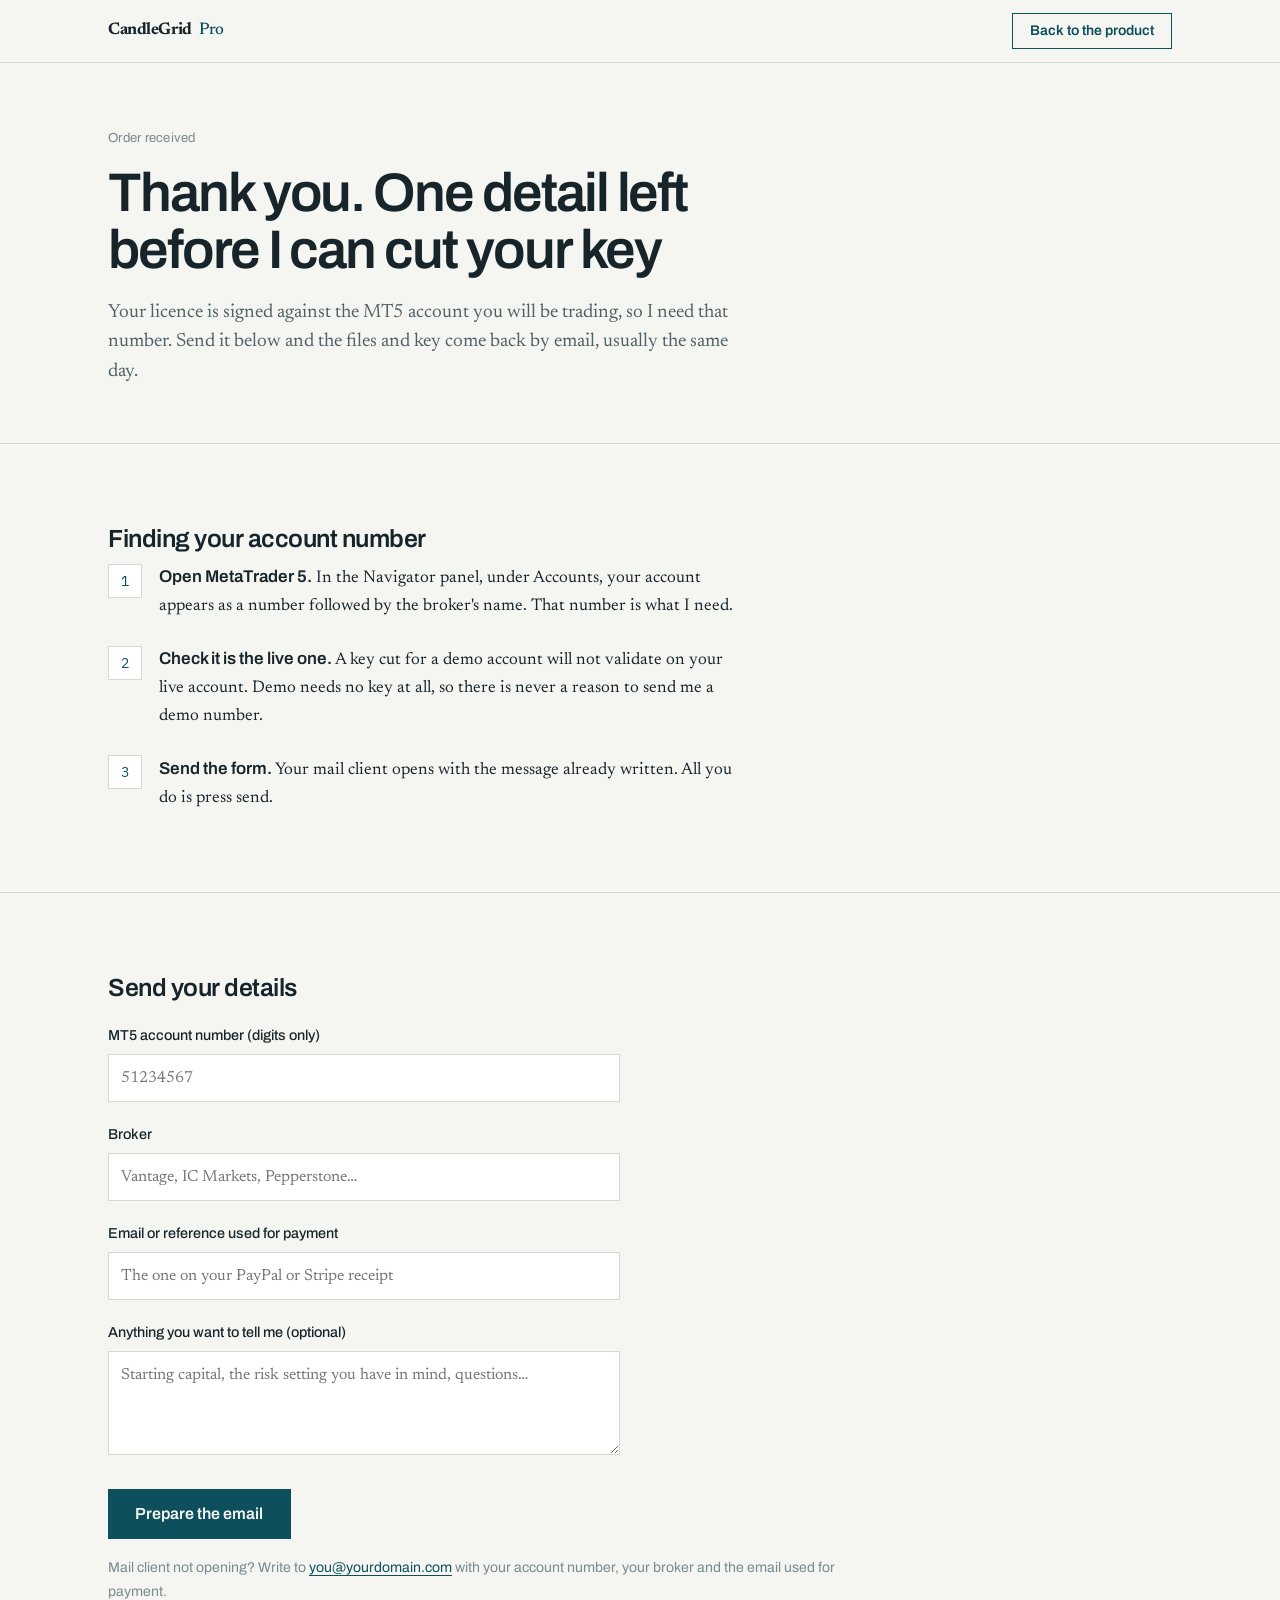
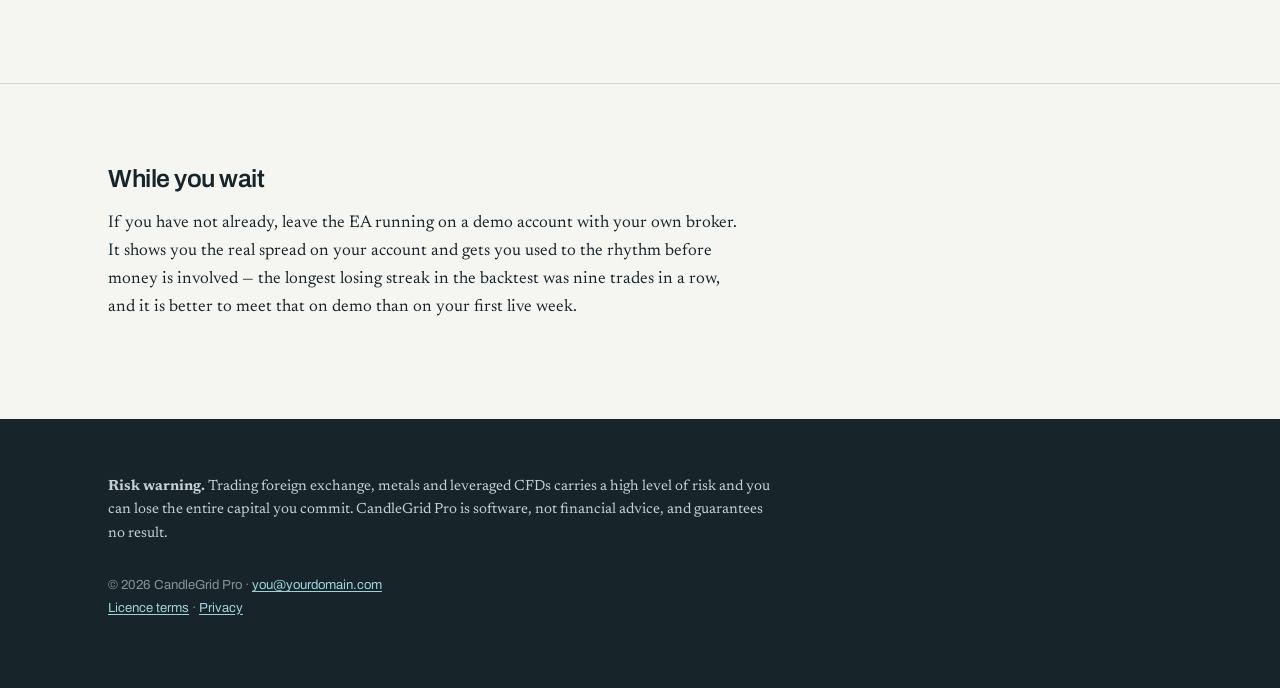
==== activate.html @ 4ff211b3 "Add files via upload" ====
<!doctype html>
<html lang="en">
<head>
<meta charset="utf-8">
<meta name="viewport" content="width=device-width, initial-scale=1">
<title>Activate your licence — CandleGrid Pro</title>
<meta name="robots" content="noindex">
<link rel="icon" href="data:image/svg+xml,<svg xmlns='http://www.w3.org/2000/svg' viewBox='0 0 32 32'><rect width='32' height='32' fill='%230D4F5C'/><rect x='9' y='7' width='4' height='18' fill='%23F5F6F2'/><rect x='19' y='11' width='4' height='14' fill='%23F5F6F2'/></svg>">
<link rel="preconnect" href="https://fonts.googleapis.com">
<link rel="preconnect" href="https://fonts.gstatic.com" crossorigin>
<link href="https://fonts.googleapis.com/css2?family=Archivo:wght@400;500;600;700&family=Newsreader:opsz,wght@6..72,300;6..72,400;6..72,500&family=IBM+Plex+Mono:wght@400;500&display=swap" rel="stylesheet">
<link rel="stylesheet" href="style.css">
</head>
<body>

<a class="skip" href="#main">Skip to content</a>

<header>
  <div class="bar">
    <a class="mark" href="index.html">CandleGrid <span>Pro</span></a>
    <a class="btn small ghost" href="index.html">Back to the product</a>
  </div>
</header>

<main id="main">

<section class="hero" style="padding-bottom:1.25rem">
  <div class="wrap">
    <p class="eyebrow">Order received</p>
    <h1 style="max-width:21ch">Thank you. One detail left before I can cut your key</h1>
    <p class="lede">
      Your licence is signed against the MT5 account you will be trading, so I need that number.
      Send it below and the files and key come back by email, usually the same day.
    </p>
  </div>
</section>

<section>
  <div class="wrap">
    <h2>Finding your account number</h2>
    <ol class="steps">
      <li><strong>Open MetaTrader 5.</strong> In the Navigator panel, under Accounts, your account appears as a number followed by the broker's name. That number is what I need.</li>
      <li><strong>Check it is the live one.</strong> A key cut for a demo account will not validate on your live account. Demo needs no key at all, so there is never a reason to send me a demo number.</li>
      <li><strong>Send the form.</strong> Your mail client opens with the message already written. All you do is press send.</li>
    </ol>
  </div>
</section>

<section>
  <div class="wrap">
    <h2>Send your details</h2>

    <label for="account">MT5 account number (digits only)</label>
    <input id="account" inputmode="numeric" autocomplete="off" placeholder="51234567">

    <label for="broker">Broker</label>
    <input id="broker" autocomplete="off" placeholder="Vantage, IC Markets, Pepperstone…">

    <label for="payment">Email or reference used for payment</label>
    <input id="payment" autocomplete="off" placeholder="The one on your PayPal or Stripe receipt">

    <label for="notes">Anything you want to tell me (optional)</label>
    <textarea id="notes" placeholder="Starting capital, the risk setting you have in mind, questions…"></textarea>

    <p class="hint" id="warning" role="status"></p>

    <p style="margin-top:1.5rem">
      <button class="btn" id="send" type="button">Prepare the email</button>
    </p>

    <p class="hint">
      Mail client not opening? Write to <a href="mailto:you@yourdomain.com">you@yourdomain.com</a>
      with your account number, your broker and the email used for payment.
    </p>
  </div>
</section>

<section>
  <div class="wrap">
    <h2>While you wait</h2>
    <p>
      If you have not already, leave the EA running on a demo account with your own broker. It shows
      you the real spread on your account and gets you used to the rhythm before money is involved —
      the longest losing streak in the backtest was nine trades in a row, and it is better to meet
      that on demo than on your first live week.
    </p>
  </div>
</section>

</main>

<footer>
  <div class="wrap">
    <p class="risk"><strong>Risk warning.</strong> Trading foreign exchange, metals and leveraged CFDs carries a high level of risk and you can lose the entire capital you commit. CandleGrid Pro is software, not financial advice, and guarantees no result.</p>
    <p class="legal">
      © 2026 CandleGrid Pro · <a href="mailto:you@yourdomain.com">you@yourdomain.com</a><br>
      <a href="terms.html">Licence terms</a> · <a href="terms.html#privacy">Privacy</a>
    </p>
  </div>
</footer>

<script>
  const $ = id => document.getElementById(id);

  $("send").addEventListener("click", () => {
    const account = $("account").value.trim();
    const warning = $("warning");

    if(!/^\d{4,12}$/.test(account)){
      warning.textContent = "An MT5 account number is 4 to 12 digits, nothing else. Please check it.";
      warning.style.color = "var(--clay)";
      $("account").focus();
      return;
    }

    warning.textContent = "";
    const body =
      "MT5 account number: " + account + "\n" +
      "Broker: " + $("broker").value.trim() + "\n" +
      "Payment email or reference: " + $("payment").value.trim() + "\n\n" +
      "Notes:\n" + $("notes").value.trim() + "\n";

    window.location.href =
      "mailto:you@yourdomain.com" +
      "?subject=" + encodeURIComponent("CandleGrid Pro licence — account " + account) +
      "&body=" + encodeURIComponent(body);
  });
</script>

</body>
</html>
---- style.css ----
:root{
  --paper:#F5F6F2;
  --paper-2:#EBEEE6;
  --card:#FFFFFF;
  --ink:#17252B;
  --ink-soft:#4F6066;
  --ink-mute:#7A8A8F;
  --petrol:#0D4F5C;
  --petrol-lift:#0A6273;
  --clay:#8C2F22;
  --rule:#D5DACF;
  --rule-soft:#E4E8DF;
  --max:70rem;
  --measure:64ch;
}

*{box-sizing:border-box}
html{scroll-behavior:smooth;-webkit-text-size-adjust:100%}
body{
  margin:0;
  background:var(--paper);
  color:var(--ink);
  font-family:"Newsreader",Georgia,"Times New Roman",serif;
  font-size:1.0625rem;
  line-height:1.64;
  -webkit-font-smoothing:antialiased;
  text-rendering:optimizeLegibility;
}
h1,h2,h3,h4,.ui,nav,button,.btn,label{font-family:"Archivo",system-ui,-apple-system,sans-serif}
.num,code{font-family:"IBM Plex Mono",ui-monospace,SFMono-Regular,monospace;font-variant-numeric:tabular-nums}

.wrap{max-width:var(--max);margin:0 auto;padding:0 1.75rem}
section{padding:5rem 0;border-top:1px solid var(--rule)}
@media(max-width:640px){section{padding:3.25rem 0}}

h2{font-size:1.55rem;font-weight:600;letter-spacing:-.02em;margin:0 0 .6rem;line-height:1.2}
.section-intro{color:var(--ink-soft);margin:0 0 2.5rem;max-width:58ch;font-size:1.05rem}
h3{letter-spacing:-.01em}
p{max-width:var(--measure)}

a{color:var(--petrol);text-underline-offset:.18em}
a:hover{color:var(--petrol-lift)}
:focus-visible{outline:2px solid var(--petrol);outline-offset:3px;border-radius:2px}

.skip{position:absolute;left:-9999px;top:0;background:var(--petrol);color:#fff;padding:.6rem 1rem;z-index:99}
.skip:focus{left:.5rem;top:.5rem}

/* ── masthead ─────────────────────────────────────── */
header{
  position:sticky;top:0;z-index:20;
  background:rgba(245,246,242,.94);
  backdrop-filter:saturate(180%) blur(8px);
  border-bottom:1px solid var(--rule);
}
.bar{display:flex;align-items:center;justify-content:space-between;gap:1.25rem;
     padding:.8rem 1.75rem;max-width:var(--max);margin:0 auto}
.mark{display:flex;align-items:baseline;gap:.45rem;font-weight:700;letter-spacing:-.025em;
      font-size:1.05rem;text-decoration:none;color:var(--ink)}
.mark span{color:var(--petrol);font-weight:500}
nav{display:flex;gap:1.5rem;font-size:.875rem}
nav a{color:var(--ink-soft);text-decoration:none}
nav a:hover{color:var(--petrol)}
@media(max-width:900px){nav{display:none}}

/* ── hero ─────────────────────────────────────────── */
.hero{border-top:none;padding:4rem 0 2.75rem}
.eyebrow{font-size:.82rem;color:var(--ink-mute);margin:0 0 1rem;font-family:"Archivo";letter-spacing:.02em}
.hero h1{
  font-size:clamp(2.1rem,5.4vw,3.4rem);
  line-height:1.05;letter-spacing:-.038em;font-weight:600;
  margin:0 0 1.2rem;max-width:19ch;
}
.lede{font-size:1.2rem;color:var(--ink-soft);max-width:58ch;margin:0 0 2.25rem;line-height:1.55}

.curve{width:100%;height:auto;display:block;margin:2.75rem 0 0;
       border-top:1px solid var(--rule);border-bottom:1px solid var(--rule)}
.curve path.line{fill:none;stroke:var(--petrol);stroke-width:2;stroke-linejoin:round}
.curve path.fill{fill:rgba(13,79,92,.08);stroke:none}

.stats{display:grid;grid-template-columns:repeat(4,1fr);border-bottom:1px solid var(--rule)}
.stats div{padding:1.15rem 1.1rem 1.25rem;border-left:1px solid var(--rule)}
.stats div:first-child{border-left:none;padding-left:0}
.stats b{display:block;font-family:"IBM Plex Mono";font-variant-numeric:tabular-nums;
         font-size:1.4rem;font-weight:500;letter-spacing:-.025em}
.stats small{display:block;color:var(--ink-soft);font-family:"Archivo";font-size:.78rem;margin-top:.35rem;line-height:1.35}
@media(max-width:680px){
  .stats{grid-template-columns:1fr 1fr}
  .stats div{border-left:none;border-top:1px solid var(--rule);padding-left:0}
  .stats div:nth-child(1),.stats div:nth-child(2){border-top:none}
  .stats div:nth-child(even){padding-left:1.1rem;border-left:1px solid var(--rule)}
}
.caption{font-family:"Archivo";font-size:.84rem;color:var(--ink-mute);margin-top:1rem;max-width:70ch;line-height:1.5}

/* ── buttons ──────────────────────────────────────── */
.btn{
  display:inline-block;font-weight:600;font-size:1rem;line-height:1.3;
  background:var(--petrol);color:var(--paper);text-decoration:none;
  padding:.85rem 1.65rem;border:1px solid var(--petrol);cursor:pointer;
  transition:background .15s ease,border-color .15s ease;
}
.btn:hover{background:var(--petrol-lift);border-color:var(--petrol-lift);color:var(--paper)}
.btn.ghost{background:transparent;color:var(--petrol)}
.btn.ghost:hover{background:rgba(13,79,92,.07);color:var(--petrol)}
.btn.small{padding:.5rem 1.05rem;font-size:.875rem}
.btn.block{display:block;width:100%;text-align:center}
.btn-row{display:flex;flex-wrap:wrap;gap:.8rem;align-items:center}

/* ── labelled blocks ──────────────────────────────── */
.feat > div{display:grid;grid-template-columns:16rem 1fr;gap:2.25rem;
            padding:1.6rem 0;border-top:1px solid var(--rule-soft)}
.feat > div:first-child{border-top:none;padding-top:0}
.feat h3{margin:0;font-size:1.05rem;font-weight:600}
.feat p{margin:0;color:var(--ink-soft)}
@media(max-width:820px){.feat > div{grid-template-columns:1fr;gap:.45rem}}

/* ── tables ───────────────────────────────────────── */
table{width:100%;border-collapse:collapse;font-size:.98rem}
caption{text-align:left;font-family:"Archivo";font-size:.85rem;color:var(--ink-mute);padding-bottom:.7rem}
th,td{text-align:left;padding:.72rem 0;border-bottom:1px solid var(--rule-soft)}
thead th{font-family:"Archivo";font-weight:500;font-size:.82rem;color:var(--ink-mute);border-bottom:1px solid var(--rule)}
td.v{font-family:"IBM Plex Mono";font-variant-numeric:tabular-nums;text-align:right;white-space:nowrap}
.two-col{display:grid;grid-template-columns:1fr 1fr;gap:0 3rem}
@media(max-width:820px){.two-col{grid-template-columns:1fr}}

.note{font-size:.95rem;color:var(--ink-soft);border-left:2px solid var(--clay);
      padding:.1rem 0 .1rem 1.15rem;margin-top:2rem;max-width:68ch}
.note strong{color:var(--ink)}

/* ── pricing ──────────────────────────────────────── */
.plans{display:grid;grid-template-columns:1fr 1fr;gap:1.5rem;align-items:start}
@media(max-width:820px){.plans{grid-template-columns:1fr}}
.plan{border:1px solid var(--rule);background:var(--card);padding:1.9rem;display:flex;flex-direction:column;position:relative}
.plan.pick{border-color:var(--petrol);border-width:2px;padding:1.85rem}
.flag{position:absolute;top:-.75rem;left:1.85rem;background:var(--petrol);color:var(--paper);
      font-family:"Archivo";font-size:.72rem;font-weight:600;padding:.22rem .6rem;letter-spacing:.02em}
.plan h3{margin:0 0 .25rem;font-size:1.12rem;font-weight:600}
.plan .who{color:var(--ink-soft);font-size:.95rem;margin:0 0 1.3rem;max-width:none}
.price{font-family:"IBM Plex Mono";font-size:2.15rem;font-weight:500;letter-spacing:-.035em;line-height:1.1}
.price em{font-style:normal;font-size:.82rem;color:var(--ink-mute);font-family:"Archivo";letter-spacing:0}
.was{font-family:"Archivo";font-size:.85rem;color:var(--ink-mute);margin:.45rem 0 0}
.plan ul{list-style:none;padding:0;margin:1.4rem 0 1.8rem;flex:1}
.plan li{padding:.42rem 0 .42rem 1.4rem;position:relative;font-size:.97rem;border-bottom:1px solid var(--paper-2)}
.plan li:last-child{border-bottom:none}
.plan li::before{content:"";position:absolute;left:0;top:1.08em;width:.6rem;height:1px;background:var(--petrol)}
.pay{font-size:.85rem;color:var(--ink-mute);margin:.85rem 0 0;font-family:"Archivo";text-align:center}

/* ── steps ────────────────────────────────────────── */
ol.steps{counter-reset:s;list-style:none;padding:0;margin:0;max-width:64ch}
ol.steps li{counter-increment:s;position:relative;padding:0 0 1.5rem 3.2rem}
ol.steps li:last-child{padding-bottom:0}
ol.steps li::before{
  content:counter(s);position:absolute;left:0;top:.05em;
  font-family:"IBM Plex Mono";font-size:.85rem;color:var(--petrol);
  border:1px solid var(--rule);width:2rem;height:2rem;
  display:grid;place-items:center;background:var(--card);
}
ol.steps strong{font-family:"Archivo";font-weight:600}

/* ── faq ──────────────────────────────────────────── */
details{border-top:1px solid var(--rule-soft);padding:1.05rem 0}
details:first-of-type{border-top:1px solid var(--rule)}
details:last-of-type{border-bottom:1px solid var(--rule)}
summary{cursor:pointer;font-weight:500;list-style:none;padding-right:1.5rem;position:relative}
summary::-webkit-details-marker{display:none}
summary::after{content:"+";position:absolute;right:0;color:var(--petrol);font-family:"IBM Plex Mono"}
details[open] summary::after{content:"\2013"}
details p{margin:.85rem 0 0;color:var(--ink-soft)}

/* ── forms ────────────────────────────────────────── */
label{display:block;font-size:.9rem;font-weight:500;margin:1.3rem 0 .4rem}
input,textarea{width:100%;max-width:32rem;font:inherit;font-size:1rem;
  padding:.62rem .75rem;border:1px solid var(--rule);background:var(--card);color:var(--ink)}
textarea{min-height:6.5rem;resize:vertical}
.hint{font-size:.88rem;color:var(--ink-mute);margin:.45rem 0 0;font-family:"Archivo";max-width:46rem}

/* ── legal pages ──────────────────────────────────── */
.doc h2{margin-top:0}
.doc h3{font-size:1rem;margin:2.1rem 0 .5rem;font-weight:600}
.doc p,.doc li{color:var(--ink-soft)}
.doc ul{max-width:var(--measure);padding-left:1.1rem}
.doc li{margin:.3rem 0}

/* ── footer ───────────────────────────────────────── */
footer{background:var(--ink);color:#C6CFD1;padding:3.5rem 0;font-size:.92rem}
footer a{color:#9FD3DC}
footer a:hover{color:#C7E8EF}
footer .risk{max-width:74ch;margin:0 0 1.8rem;line-height:1.6;color:#C6CFD1}
footer .legal{color:#829296;font-size:.82rem;font-family:"Archivo";line-height:1.7;max-width:none}

@media(prefers-reduced-motion:no-preference){
  .curve path.line{stroke-dasharray:var(--len);stroke-dashoffset:var(--len);
                   animation:draw 2s .3s cubic-bezier(.22,.61,.36,1) forwards}
  .curve path.fill{opacity:0;animation:fade .9s 1.7s ease-out forwards}
}
@keyframes draw{to{stroke-dashoffset:0}}
@keyframes fade{to{opacity:1}}

@media print{
  header,footer,.btn{display:none}
  body{background:#fff}
}
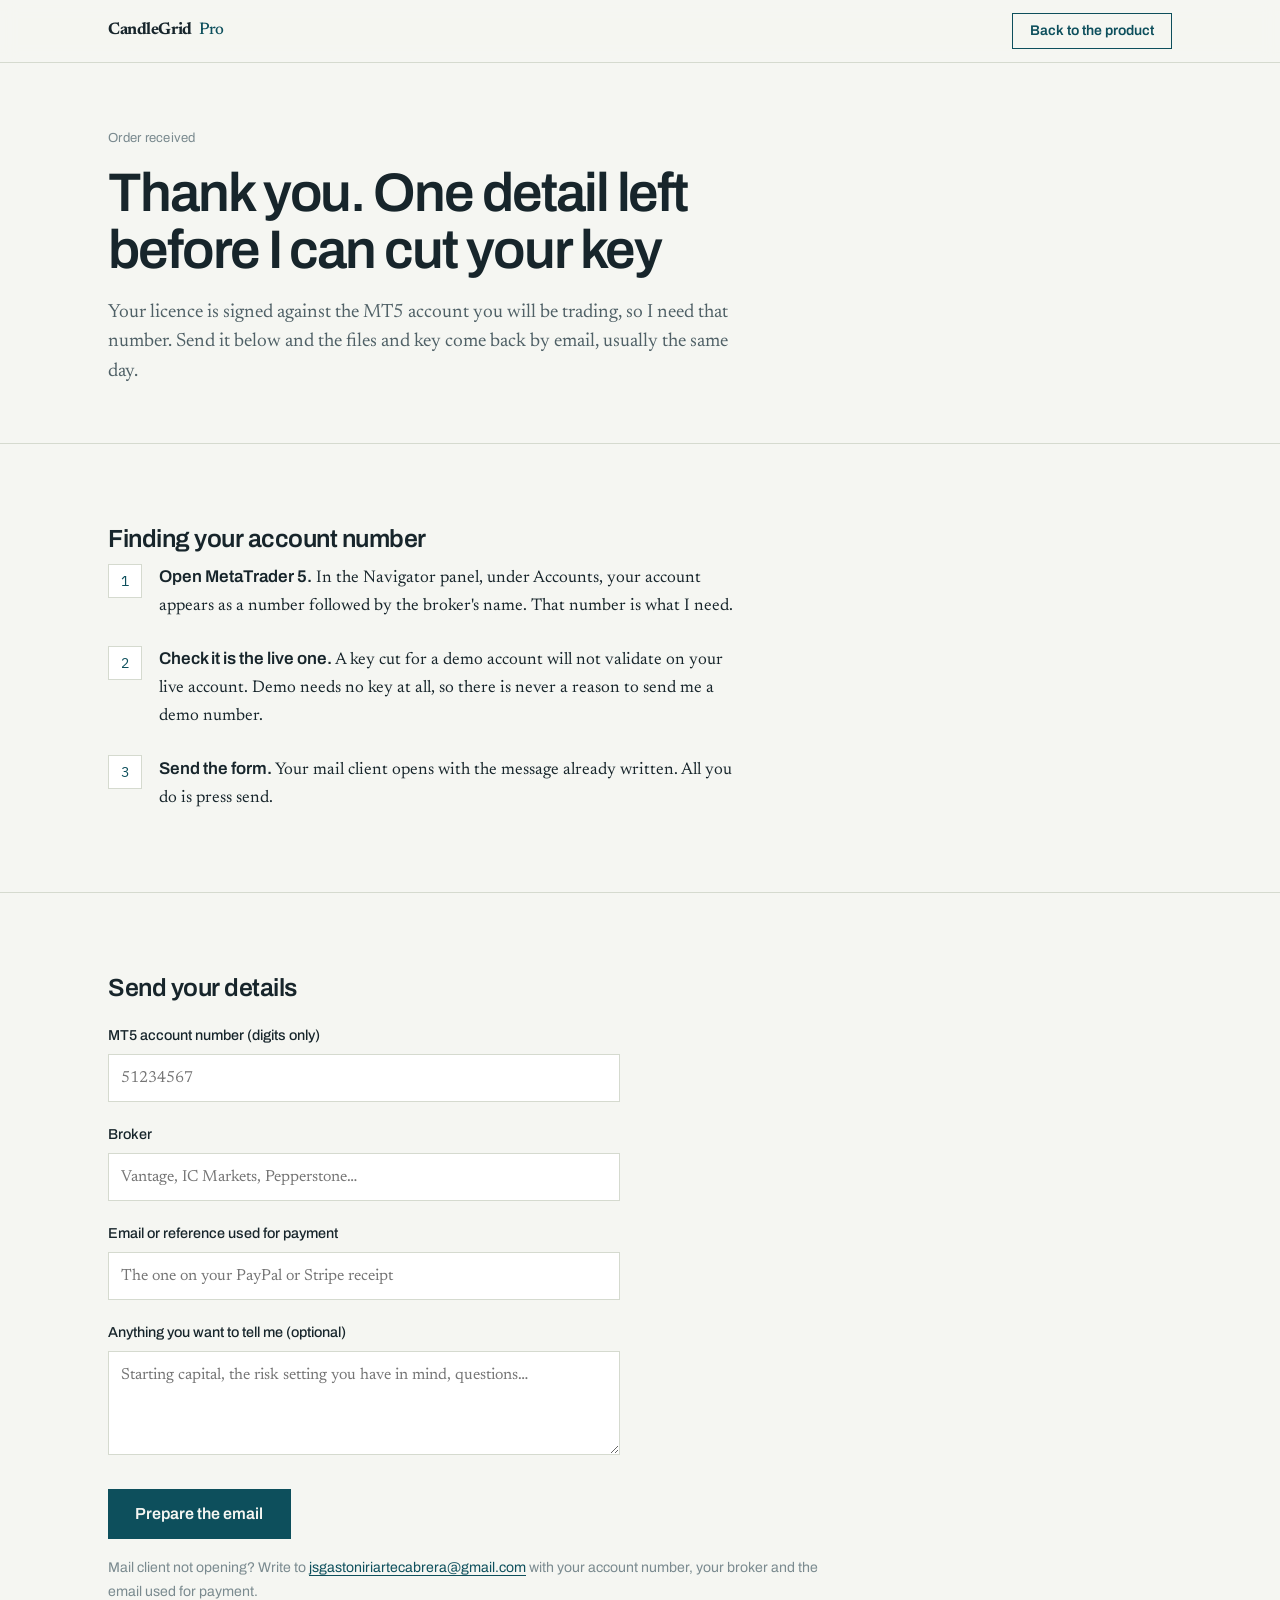
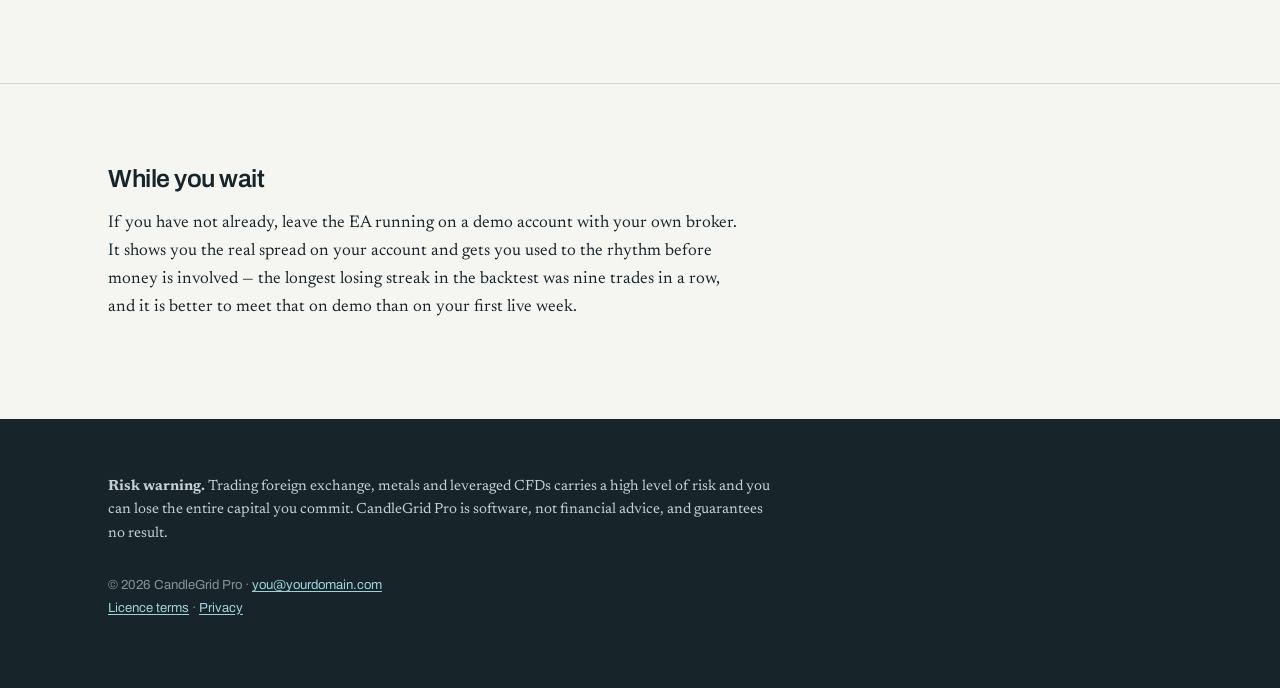
==== commit b33abcc6: "Update activate.html" ====
--- a/activate.html
+++ b/activate.html
@@ -69,7 +69,7 @@
     </p>
 
     <p class="hint">
-      Mail client not opening? Write to <a href="mailto:you@yourdomain.com">you@yourdomain.com</a>
+      Mail client not opening? Write to <a href="mailto:you@yourdomain.com">jsgastoniriartecabrera@gmail.com</a>
       with your account number, your broker and the email used for payment.
     </p>
   </div>
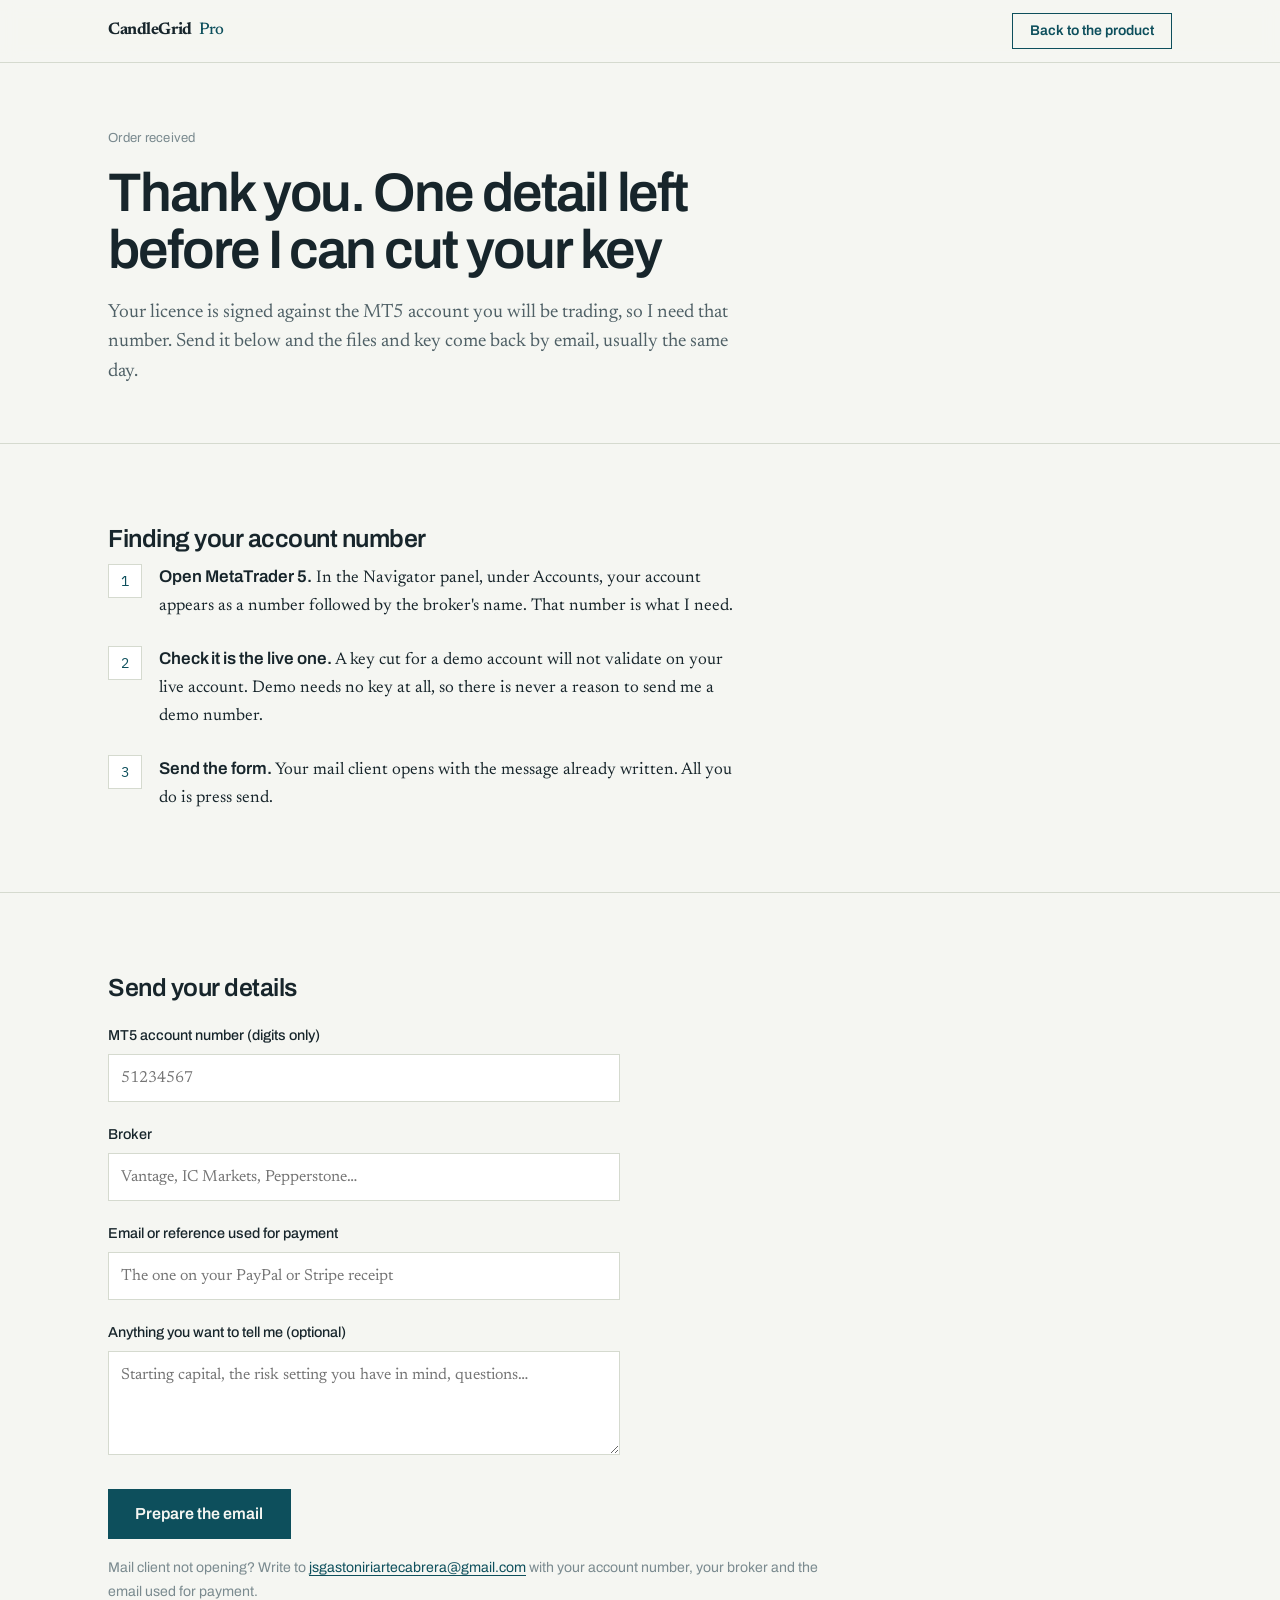
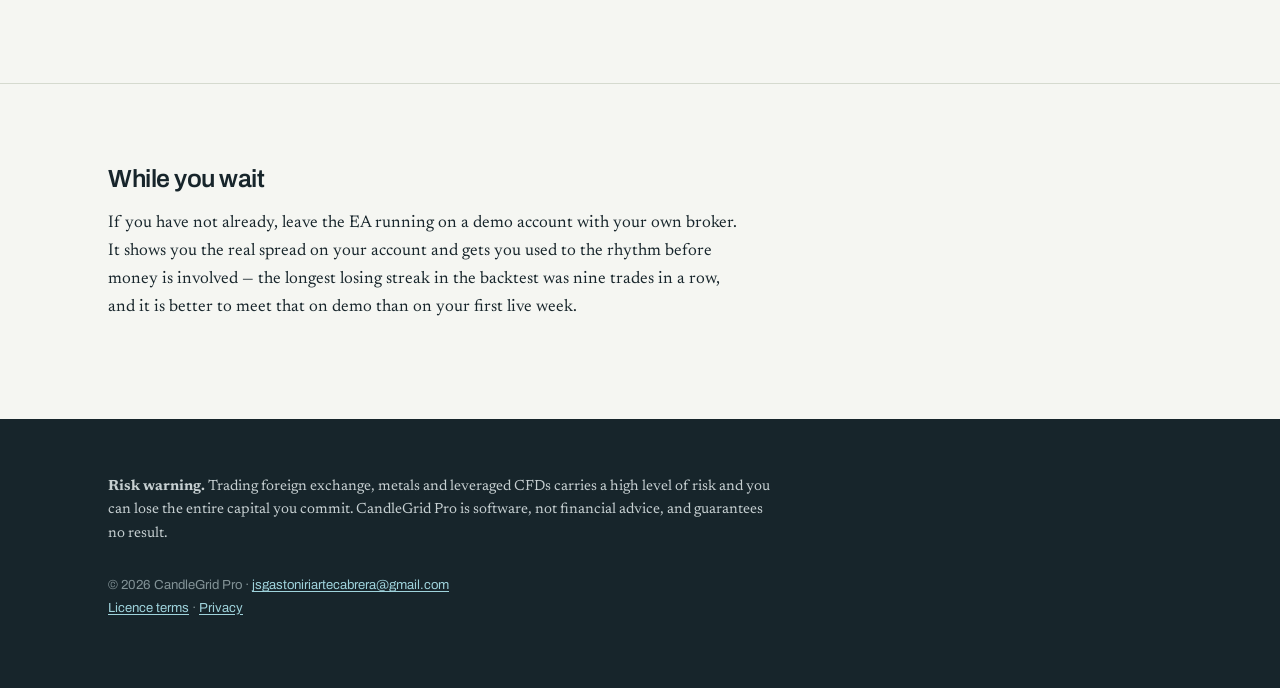
==== commit bb029a57: "Update contact email in footer of activate.html" ====
--- a/activate.html
+++ b/activate.html
@@ -93,7 +93,7 @@
   <div class="wrap">
     <p class="risk"><strong>Risk warning.</strong> Trading foreign exchange, metals and leveraged CFDs carries a high level of risk and you can lose the entire capital you commit. CandleGrid Pro is software, not financial advice, and guarantees no result.</p>
     <p class="legal">
-      © 2026 CandleGrid Pro · <a href="mailto:you@yourdomain.com">you@yourdomain.com</a><br>
+      © 2026 CandleGrid Pro · <a href="mailto:you@yourdomain.com">jsgastoniriartecabrera@gmail.com</a><br>
       <a href="terms.html">Licence terms</a> · <a href="terms.html#privacy">Privacy</a>
     </p>
   </div>
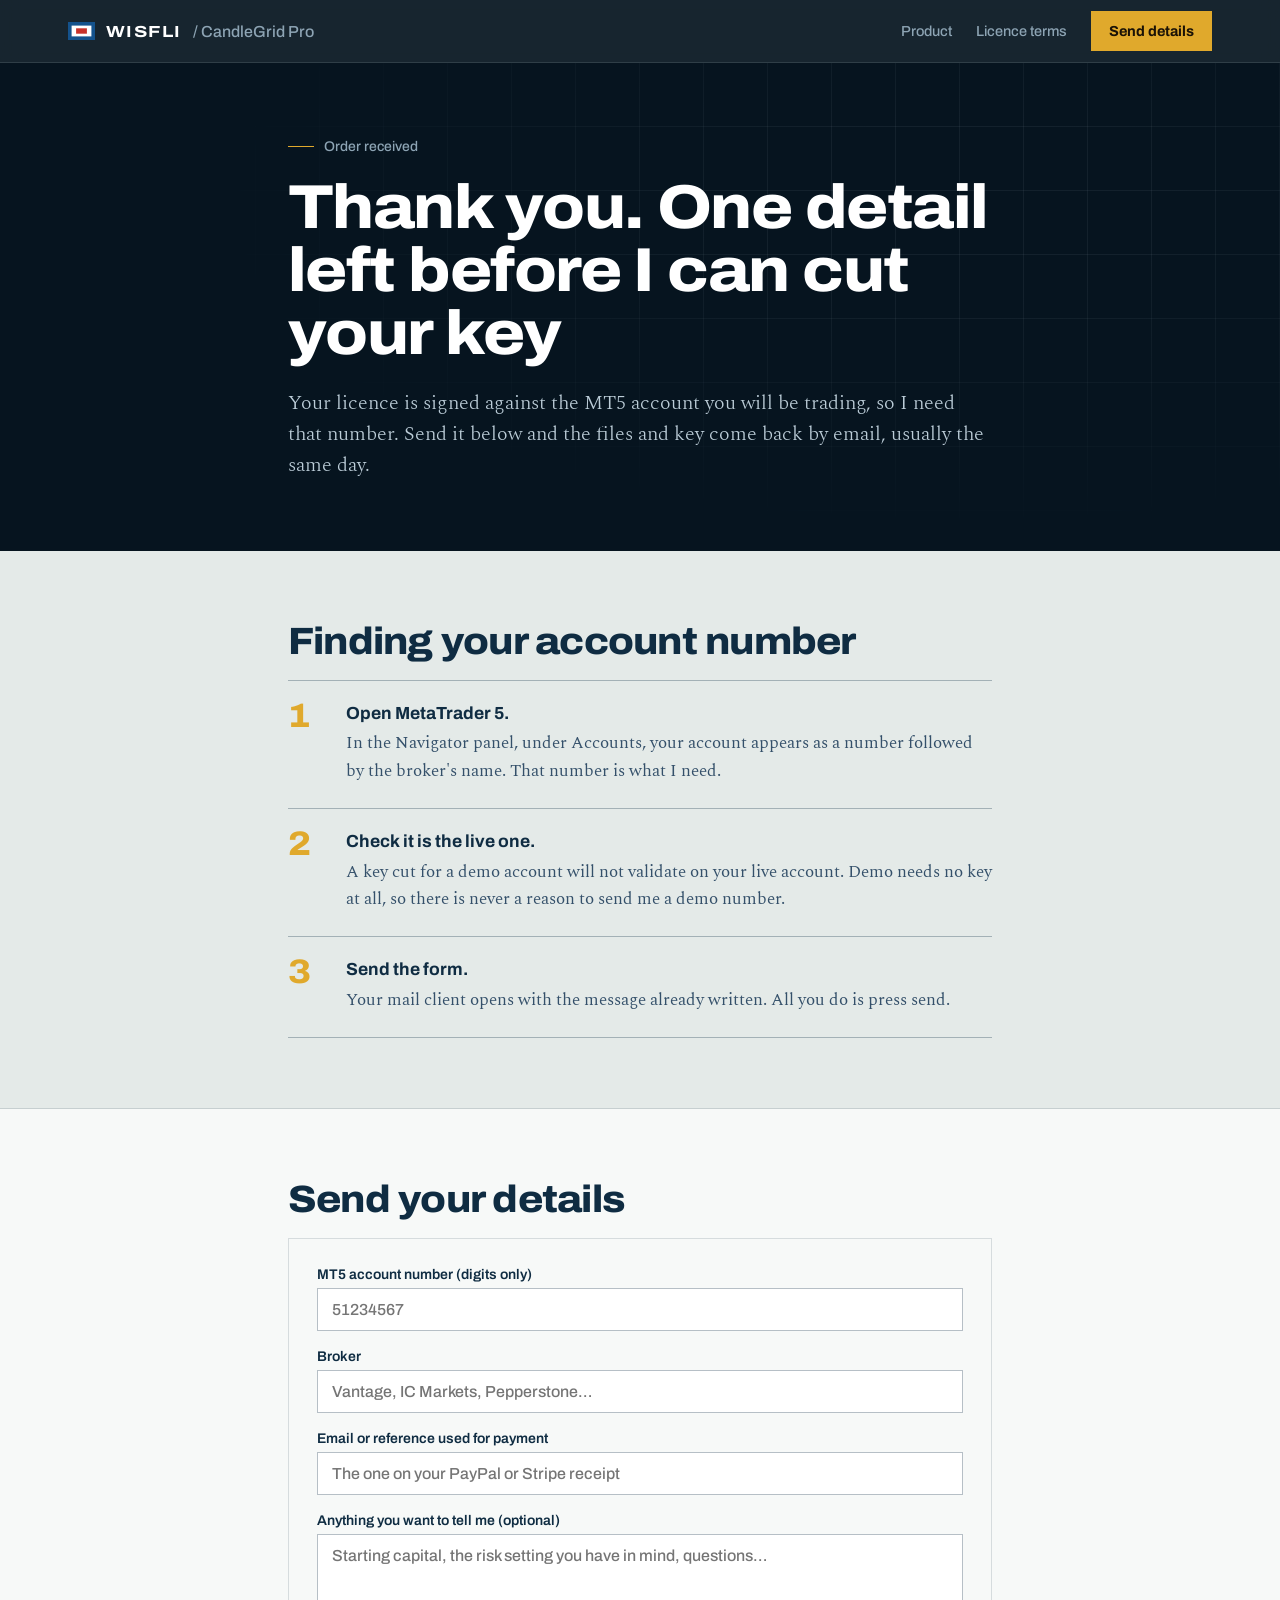
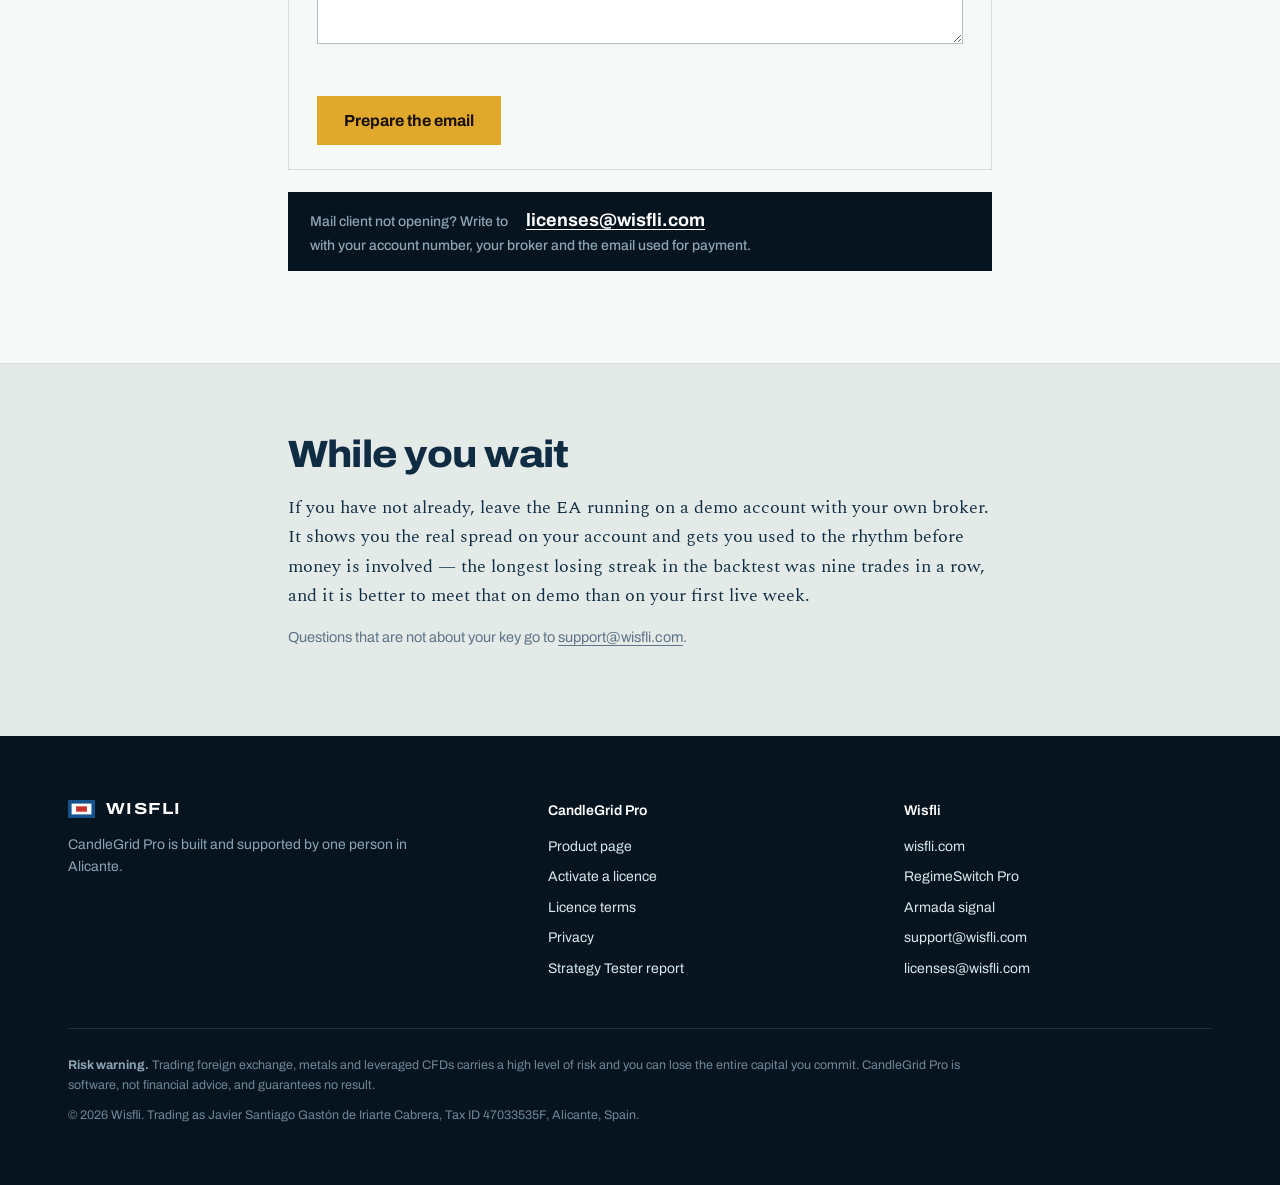
==== commit 05918f62: "Add files via upload" ====
--- a/activate.html
+++ b/activate.html
@@ -4,39 +4,199 @@
 <meta charset="utf-8">
 <meta name="viewport" content="width=device-width, initial-scale=1">
 <title>Activate your licence — CandleGrid Pro</title>
+
 <meta name="robots" content="noindex">
-<link rel="icon" href="data:image/svg+xml,<svg xmlns='http://www.w3.org/2000/svg' viewBox='0 0 32 32'><rect width='32' height='32' fill='%230D4F5C'/><rect x='9' y='7' width='4' height='18' fill='%23F5F6F2'/><rect x='19' y='11' width='4' height='14' fill='%23F5F6F2'/></svg>">
+<meta name="theme-color" content="#06141F">
+<link rel="icon" href="data:image/svg+xml,<svg xmlns='http://www.w3.org/2000/svg' viewBox='0 0 32 32'><rect width='32' height='32' fill='%2306141F'/><rect x='9' y='7' width='4' height='18' fill='%2345C29A'/><rect x='19' y='11' width='4' height='14' fill='%23E0A92C'/></svg>">
 <link rel="preconnect" href="https://fonts.googleapis.com">
 <link rel="preconnect" href="https://fonts.gstatic.com" crossorigin>
-<link href="https://fonts.googleapis.com/css2?family=Archivo:wght@400;500;600;700&family=Newsreader:opsz,wght@6..72,300;6..72,400;6..72,500&family=IBM+Plex+Mono:wght@400;500&display=swap" rel="stylesheet">
-<link rel="stylesheet" href="style.css">
+<link href="https://fonts.googleapis.com/css2?family=Archivo:wdth,wght@62..125,300..900&family=Spectral:ital,wght@0,300;0,400;0,500;1,400&family=IBM+Plex+Mono:wght@400;500&display=swap" rel="stylesheet">
+<style>
+:root{
+  --abyss:#06141F; --abyss-2:#0A2130; --sea:#0F2C42; --chart:#E4EAE8; --panel:#F7F9F8;
+  --ink:#0F2C42; --ink-2:#34506A; --muted:#607487;
+  --rule:rgba(15,44,66,.14); --rule-2:rgba(15,44,66,.3);
+  --drule:rgba(214,230,240,.13); --drule-2:rgba(214,230,240,.26);
+  --dtext:#DCE6EC; --dmuted:#8DA4B4;
+  --brass:#E0A92C; --brass-2:#F0BD48;
+  --up:#1E6B57; --down:#BE3A2B; --sig:#45C29A; --sig-down:#E8715F;
+  --maxw:1200px; --doc:760px;
+}
+*{box-sizing:border-box}
+html{-webkit-text-size-adjust:100%;scroll-behavior:smooth;scroll-padding-top:84px}
+body{margin:0;background:var(--chart);color:var(--ink);font:400 17.5px/1.68 Spectral,Georgia,serif;font-variant-numeric:tabular-nums;-webkit-font-smoothing:antialiased}
+h1,h2,h3,h4,nav,button,label,table,.ui{font-family:Archivo,system-ui,sans-serif}
+a{color:inherit;text-underline-offset:3px;text-decoration-thickness:1px}
+:focus-visible{outline:2px solid var(--brass);outline-offset:3px}
+img,video{max-width:100%;display:block}
+.wrap{max-width:var(--maxw);margin:0 auto;padding:0 28px}
+.doc{max-width:var(--doc);margin:0 auto;padding:0 28px}
+.skip{position:absolute;left:-999px;top:0;background:var(--brass);color:#1A1206;padding:8px 14px;font-family:Archivo;z-index:99}
+.skip:focus{left:12px;top:12px}
+code,kbd,.mono{font-family:"IBM Plex Mono",ui-monospace,Menlo,monospace;font-size:.86em}
+code{background:rgba(15,44,66,.07);padding:1.5px 6px;word-break:break-word}
+kbd{background:var(--panel);border:1px solid var(--rule-2);border-bottom-width:2px;padding:1px 6px;font-size:.8em}
+
+/* nav */
+.top{position:sticky;top:0;z-index:50;background:rgba(6,20,31,.92);backdrop-filter:saturate(140%) blur(10px);-webkit-backdrop-filter:saturate(140%) blur(10px);border-bottom:1px solid var(--drule)}
+.top .wrap{display:flex;align-items:center;justify-content:space-between;height:62px;gap:20px}
+.brand{display:flex;align-items:center;gap:11px;text-decoration:none;color:#fff;font:700 16px Archivo;font-stretch:122%;letter-spacing:.09em;white-space:nowrap}
+.brand svg{width:27px;height:18px;display:block}
+.brand .prod{font-stretch:100%;letter-spacing:0;font-weight:500;color:var(--dmuted)}
+.top nav{display:flex;align-items:center;gap:24px;font-size:14.5px}
+.top nav a{text-decoration:none;color:var(--dmuted);font-weight:500;white-space:nowrap}
+.top nav a:hover{color:#fff}
+.top nav a.pill{color:#1A1206;background:var(--brass);padding:8px 18px;font-weight:700}
+.top nav a.pill:hover{background:var(--brass-2)}
+
+/* page head */
+.pagehead{position:relative;background:var(--abyss);color:var(--dtext);overflow:hidden;isolation:isolate}
+.pagehead::before{content:"";position:absolute;inset:0;z-index:-1;opacity:.5;
+  background-image:linear-gradient(var(--drule) 1px,transparent 1px),linear-gradient(90deg,var(--drule) 1px,transparent 1px);
+  background-size:64px 64px;background-position:-1px -1px;
+  mask-image:radial-gradient(ellipse 80% 90% at 75% 30%,#000 20%,transparent 75%);
+  -webkit-mask-image:radial-gradient(ellipse 80% 90% at 75% 30%,#000 20%,transparent 75%)}
+.pagehead .doc{padding-top:76px;padding-bottom:70px}
+.where{font:500 14px Archivo;color:var(--dmuted);margin:0 0 22px;display:flex;align-items:center;gap:10px}
+.where i{display:block;width:26px;height:1px;background:var(--brass);flex:none}
+.pagehead h1{margin:0 0 22px;color:#fff;font-weight:800;font-stretch:110%;font-size:clamp(36px,5vw,62px);line-height:1.02;letter-spacing:-.025em}
+.lede{font-size:20px;line-height:1.55;color:#BCCDD8;margin:0;font-weight:300}
+.lede + .lede{margin-top:14px}
+.pagehead .meta{font:500 13.5px/1.6 Archivo;color:var(--dmuted);margin:22px 0 0}
+.pagehead .meta a{color:var(--dtext)}
+
+/* toc strip */
+.toc{background:var(--abyss-2);border-top:1px solid var(--drule);color:var(--dtext)}
+.toc ol{list-style:none;margin:0 auto;padding:14px 28px;max-width:var(--doc);display:flex;flex-wrap:wrap;gap:6px 22px;font:500 14px Archivo;counter-reset:t}
+.toc li{counter-increment:t}
+.toc li::before{content:counter(t);color:var(--brass);font-weight:700;margin-right:7px}
+.toc a{color:var(--dmuted);text-decoration:none}
+.toc a:hover{color:#fff}
+
+/* sections */
+main section{padding:70px 0;border-bottom:1px solid var(--rule)}
+main section:last-child{border-bottom:0}
+main section.panel{background:var(--panel)}
+h2{margin:0 0 18px;font-size:clamp(27px,3.2vw,38px);line-height:1.08;font-weight:800;font-stretch:108%;letter-spacing:-.02em}
+h2 .n{color:var(--brass);font-size:.6em;font-weight:800;margin-right:12px;vertical-align:.2em}
+h3{font-size:19px;line-height:1.3;margin:30px 0 8px;font-weight:700}
+h2 + h3{margin-top:10px}
+p{margin:0 0 16px}
+ul,ol{padding-left:22px;margin:0 0 18px}
+li{margin-bottom:8px}
+.sub{color:var(--ink-2)}
+.hint{font:400 14.5px/1.6 Archivo;color:var(--muted)}
+
+/* numbered steps */
+ol.steps{list-style:none;counter-reset:st;margin:8px 0 0;padding:0}
+ol.steps li{counter-increment:st;position:relative;padding:22px 0 22px 58px;border-top:1px solid var(--rule-2);margin:0;color:var(--ink-2);font-size:16.5px}
+ol.steps li:last-child{border-bottom:1px solid var(--rule-2)}
+ol.steps li::before{content:counter(st);position:absolute;left:0;top:18px;font:800 34px/1 Archivo;font-stretch:108%;color:var(--brass)}
+ol.steps li b,ol.steps li strong:first-child{display:block;font:700 17.5px/1.3 Archivo;color:var(--ink);margin:0 0 5px}
+ol.steps li p{margin:0}
+
+/* buttons */
+.btn{display:inline-flex;align-items:center;gap:10px;font:700 16px Archivo;text-decoration:none;padding:15px 26px;border:1px solid transparent;cursor:pointer;transition:background .15s,border-color .15s}
+.btn.brass{background:var(--brass);color:#1A1206}
+.btn.brass:hover{background:var(--brass-2)}
+.btn.ink{background:var(--sea);color:#EEF3F1}
+.btn.ink:hover{background:#17405E}
+.btn.ghost{color:var(--ink);border-color:var(--rule-2);background:transparent}
+.btn.ghost:hover{border-color:var(--ink)}
+.actions{display:flex;flex-wrap:wrap;gap:14px;align-items:center;margin-top:26px}
+
+/* form */
+.form{background:var(--panel);border:1px solid var(--rule);padding:28px 28px 24px;margin-top:10px}
+.form label{display:block;font:600 14px Archivo;margin:18px 0 6px;color:var(--ink)}
+.form label:first-child{margin-top:0}
+.form input,.form textarea{width:100%;font:500 16px Archivo;color:var(--ink);background:#fff;border:1px solid var(--rule-2);padding:12px 14px;border-radius:0}
+.form input:focus,.form textarea:focus{outline:2px solid var(--brass);outline-offset:0;border-color:var(--brass)}
+.form textarea{min-height:110px;resize:vertical}
+.form small{display:block;font:400 13px/1.5 Archivo;color:var(--muted);margin-top:6px}
+.warn-text{font:600 14px Archivo;color:var(--down);min-height:1.2em;margin:12px 0 0}
+
+/* notes */
+.note{border-left:3px solid var(--brass);background:var(--panel);padding:16px 20px;margin:24px 0}
+.note p{margin:0}
+.note p + p{margin-top:10px}
+.note b{font-family:Archivo;font-weight:700}
+.note.warn{border-left-color:var(--down)}
+.mailbox{display:flex;flex-wrap:wrap;gap:8px 18px;align-items:baseline;background:var(--abyss);color:var(--dtext);padding:18px 22px;margin:22px 0;font:500 14px Archivo}
+.mailbox a{color:#fff;font:700 18px Archivo;word-break:break-word}
+.mailbox span{color:var(--dmuted)}
+
+/* tables */
+.table-scroll{overflow-x:auto}
+table.data{width:100%;border-collapse:collapse;font-size:14.5px;margin:18px 0}
+table.data th{text-align:left;font-size:12.5px;font-weight:600;color:var(--muted);border-bottom:1px solid var(--rule-2);padding:0 14px 9px 0}
+table.data td{border-bottom:1px solid var(--rule);padding:12px 14px 12px 0;vertical-align:top}
+table.data td:first-child{font-weight:600;white-space:nowrap}
+table.data td code{background:none;padding:0}
+
+/* media */
+figure.demo{margin:26px 0 30px}
+figure.demo .frame{background:var(--abyss);border:1px solid var(--rule-2);aspect-ratio:16/10;display:flex;align-items:center;justify-content:center;overflow:hidden}
+figure.demo video,figure.demo img{width:100%;height:100%;object-fit:contain;background:#fff}
+figure.demo figcaption{font:500 13.5px Archivo;color:var(--muted);margin-top:10px}
+
+.two-col{display:grid;grid-template-columns:1fr 1fr;gap:36px}
+.two-col h3{margin-top:0}
+
+/* footer */
+footer{background:var(--abyss);color:var(--dmuted);font:14px/1.6 Archivo;padding:64px 0 50px}
+footer .cols{display:grid;grid-template-columns:1.4fr 1fr 1fr;gap:48px;padding-bottom:40px;border-bottom:1px solid var(--drule)}
+footer h4{margin:0 0 14px;color:#fff;font-size:14px;font-weight:600}
+footer ul{list-style:none;margin:0;padding:0}
+footer li{margin:0 0 8px}
+footer a{text-decoration:none;color:var(--dtext)}
+footer a:hover{color:#fff;text-decoration:underline}
+footer .brand{margin-bottom:16px}
+footer .legal{padding-top:26px;font-size:12.5px;color:#6F8797}
+footer .legal p{margin:0 0 10px;max-width:74em}
+footer .legal strong{color:var(--dmuted)}
+
+@media (max-width:760px){
+  body{font-size:16.5px}
+  .wrap,.doc{padding:0 20px}
+  .toc ol{padding:12px 20px}
+  .top nav a:not(.pill){display:none}
+  .brand .prod{display:none}
+  .pagehead .doc{padding-top:54px;padding-bottom:50px}
+  main section{padding:52px 0}
+  .two-col,footer .cols{grid-template-columns:1fr;gap:28px}
+  ol.steps li{padding-left:48px}
+  .form{padding:22px 18px}
+}
+@media (prefers-reduced-motion:reduce){html{scroll-behavior:auto}*{animation:none!important;transition:none!important}}
+
+</style>
 </head>
 <body>
-
 <a class="skip" href="#main">Skip to content</a>
 
-<header>
-  <div class="bar">
-    <a class="mark" href="index.html">CandleGrid <span>Pro</span></a>
-    <a class="btn small ghost" href="index.html">Back to the product</a>
+<header class="top">
+  <div class="wrap">
+    <a class="brand" href="https://wisfli.com/"><svg viewBox="0 0 60 40" aria-hidden="true"><path d="M0 0h60v40H0z" fill="#14528C"/><path d="M8 8h44v24H8z" fill="#fff"/><path d="M18 14h24v12H18z" fill="#C8322A"/></svg>WISFLI <span class="prod">/ CandleGrid Pro</span></a>
+    <nav aria-label="Page">
+      <a href="index.html">Product</a>
+      <a href="terms.html">Licence terms</a>
+      <a class="pill" href="#send">Send details</a>
+    </nav>
   </div>
 </header>
 
+<div class="pagehead">
+  <div class="doc">
+    <p class="where"><i></i>Order received</p>
+    <h1>Thank you. One detail left before I can cut your key</h1>
+    <p class="lede">Your licence is signed against the MT5 account you will be trading, so I need that number. Send it below and the files and key come back by email, usually the same day.</p>
+  </div>
+</div>
+
 <main id="main">
 
-<section class="hero" style="padding-bottom:1.25rem">
-  <div class="wrap">
-    <p class="eyebrow">Order received</p>
-    <h1 style="max-width:21ch">Thank you. One detail left before I can cut your key</h1>
-    <p class="lede">
-      Your licence is signed against the MT5 account you will be trading, so I need that number.
-      Send it below and the files and key come back by email, usually the same day.
-    </p>
-  </div>
-</section>
-
 <section>
-  <div class="wrap">
+  <div class="doc">
     <h2>Finding your account number</h2>
     <ol class="steps">
       <li><strong>Open MetaTrader 5.</strong> In the Navigator panel, under Accounts, your account appears as a number followed by the broker's name. That number is what I need.</li>
@@ -46,44 +206,37 @@
   </div>
 </section>
 
+<section id="send" class="panel">
+  <div class="doc">
+    <h2>Send your details</h2>
+    <div class="form">
+      <label for="account">MT5 account number (digits only)</label>
+      <input id="account" inputmode="numeric" autocomplete="off" placeholder="51234567">
+
+      <label for="broker">Broker</label>
+      <input id="broker" autocomplete="off" placeholder="Vantage, IC Markets, Pepperstone…">
+
+      <label for="payment">Email or reference used for payment</label>
+      <input id="payment" autocomplete="off" placeholder="The one on your PayPal or Stripe receipt">
+
+      <label for="notes">Anything you want to tell me (optional)</label>
+      <textarea id="notes" placeholder="Starting capital, the risk setting you have in mind, questions…"></textarea>
+
+      <p class="warn-text" id="warning" role="status"></p>
+      <div class="actions" style="margin-top:14px">
+        <button class="btn brass" id="send-btn" type="button">Prepare the email</button>
+      </div>
+    </div>
+
+    <div class="mailbox"><span>Mail client not opening? Write to</span><a href="mailto:licenses@wisfli.com">licenses@wisfli.com</a><span>with your account number, your broker and the email used for payment.</span></div>
+  </div>
+</section>
+
 <section>
-  <div class="wrap">
-    <h2>Send your details</h2>
-
-    <label for="account">MT5 account number (digits only)</label>
-    <input id="account" inputmode="numeric" autocomplete="off" placeholder="51234567">
-
-    <label for="broker">Broker</label>
-    <input id="broker" autocomplete="off" placeholder="Vantage, IC Markets, Pepperstone…">
-
-    <label for="payment">Email or reference used for payment</label>
-    <input id="payment" autocomplete="off" placeholder="The one on your PayPal or Stripe receipt">
-
-    <label for="notes">Anything you want to tell me (optional)</label>
-    <textarea id="notes" placeholder="Starting capital, the risk setting you have in mind, questions…"></textarea>
-
-    <p class="hint" id="warning" role="status"></p>
-
-    <p style="margin-top:1.5rem">
-      <button class="btn" id="send" type="button">Prepare the email</button>
-    </p>
-
-    <p class="hint">
-      Mail client not opening? Write to <a href="mailto:you@yourdomain.com">jsgastoniriartecabrera@gmail.com</a>
-      with your account number, your broker and the email used for payment.
-    </p>
-  </div>
-</section>
-
-<section>
-  <div class="wrap">
+  <div class="doc">
     <h2>While you wait</h2>
-    <p>
-      If you have not already, leave the EA running on a demo account with your own broker. It shows
-      you the real spread on your account and gets you used to the rhythm before money is involved —
-      the longest losing streak in the backtest was nine trades in a row, and it is better to meet
-      that on demo than on your first live week.
-    </p>
+    <p>If you have not already, leave the EA running on a demo account with your own broker. It shows you the real spread on your account and gets you used to the rhythm before money is involved — the longest losing streak in the backtest was nine trades in a row, and it is better to meet that on demo than on your first live week.</p>
+    <p class="hint">Questions that are not about your key go to <a href="mailto:support@wisfli.com">support@wisfli.com</a>.</p>
   </div>
 </section>
 
@@ -91,41 +244,59 @@
 
 <footer>
   <div class="wrap">
-    <p class="risk"><strong>Risk warning.</strong> Trading foreign exchange, metals and leveraged CFDs carries a high level of risk and you can lose the entire capital you commit. CandleGrid Pro is software, not financial advice, and guarantees no result.</p>
-    <p class="legal">
-      © 2026 CandleGrid Pro · <a href="mailto:you@yourdomain.com">jsgastoniriartecabrera@gmail.com</a><br>
-      <a href="terms.html">Licence terms</a> · <a href="terms.html#privacy">Privacy</a>
-    </p>
+    <div class="cols">
+      <div>
+        <a class="brand" href="https://wisfli.com/"><svg viewBox="0 0 60 40" aria-hidden="true"><path d="M0 0h60v40H0z" fill="#14528C"/><path d="M8 8h44v24H8z" fill="#fff"/><path d="M18 14h24v12H18z" fill="#C8322A"/></svg>WISFLI</a>
+        <p style="margin:0;max-width:26em">CandleGrid Pro is built and supported by one person in Alicante.</p>
+      </div>
+      <div>
+        <h4>CandleGrid Pro</h4>
+        <ul>
+          <li><a href="index.html">Product page</a></li>
+          <li><a href="activate.html">Activate a licence</a></li>
+          <li><a href="terms.html">Licence terms</a></li>
+          <li><a href="terms.html#privacy">Privacy</a></li>
+          <li><a href="ReportTester-27085970.html">Strategy Tester report</a></li>
+        </ul>
+      </div>
+      <div>
+        <h4>Wisfli</h4>
+        <ul>
+          <li><a href="https://wisfli.com/">wisfli.com</a></li>
+          <li><a href="https://jsgaston.github.io/regimeswitch-web-en/">RegimeSwitch Pro</a></li>
+          <li><a href="https://jsgaston.github.io/armada/">Armada signal</a></li>
+          <li><a href="mailto:support@wisfli.com">support@wisfli.com</a></li>
+          <li><a href="mailto:licenses@wisfli.com">licenses@wisfli.com</a></li>
+        </ul>
+      </div>
+    </div>
+    <div class="legal">
+      <p><strong>Risk warning.</strong> Trading foreign exchange, metals and leveraged CFDs carries a high level of risk and you can lose the entire capital you commit. CandleGrid Pro is software, not financial advice, and guarantees no result.</p>
+      <p>© <span class="yr">2026</span> Wisfli. Trading as Javier Santiago Gastón de Iriarte Cabrera, Tax ID 47033535F, Alicante, Spain.</p>
+    </div>
   </div>
 </footer>
-
+<script>document.querySelectorAll('.yr').forEach(function(e){e.textContent=new Date().getFullYear();});</script>
 <script>
-  const $ = id => document.getElementById(id);
-
-  $("send").addEventListener("click", () => {
-    const account = $("account").value.trim();
-    const warning = $("warning");
-
+(function(){
+  var $=function(id){return document.getElementById(id);};
+  $("send-btn").addEventListener("click",function(){
+    var account=$("account").value.trim(), warning=$("warning");
     if(!/^\d{4,12}$/.test(account)){
-      warning.textContent = "An MT5 account number is 4 to 12 digits, nothing else. Please check it.";
-      warning.style.color = "var(--clay)";
+      warning.textContent="An MT5 account number is 4 to 12 digits, nothing else. Please check it.";
       $("account").focus();
       return;
     }
-
-    warning.textContent = "";
-    const body =
-      "MT5 account number: " + account + "\n" +
-      "Broker: " + $("broker").value.trim() + "\n" +
-      "Payment email or reference: " + $("payment").value.trim() + "\n\n" +
-      "Notes:\n" + $("notes").value.trim() + "\n";
-
-    window.location.href =
-      "mailto:you@yourdomain.com" +
-      "?subject=" + encodeURIComponent("CandleGrid Pro licence — account " + account) +
-      "&body=" + encodeURIComponent(body);
+    warning.textContent="";
+    var body="MT5 account number: "+account+"\n"+
+      "Broker: "+$("broker").value.trim()+"\n"+
+      "Payment email or reference: "+$("payment").value.trim()+"\n\n"+
+      "Notes:\n"+$("notes").value.trim()+"\n";
+    var sub=new URLSearchParams(location.search).get("sub");
+    if(sub) body+="\nPayPal subscription: "+sub+"\n";
+    window.location.href="mailto:licenses@wisfli.com?subject="+encodeURIComponent("CandleGrid Pro licence — account "+account)+"&body="+encodeURIComponent(body);
   });
+})();
 </script>
-
 </body>
 </html>
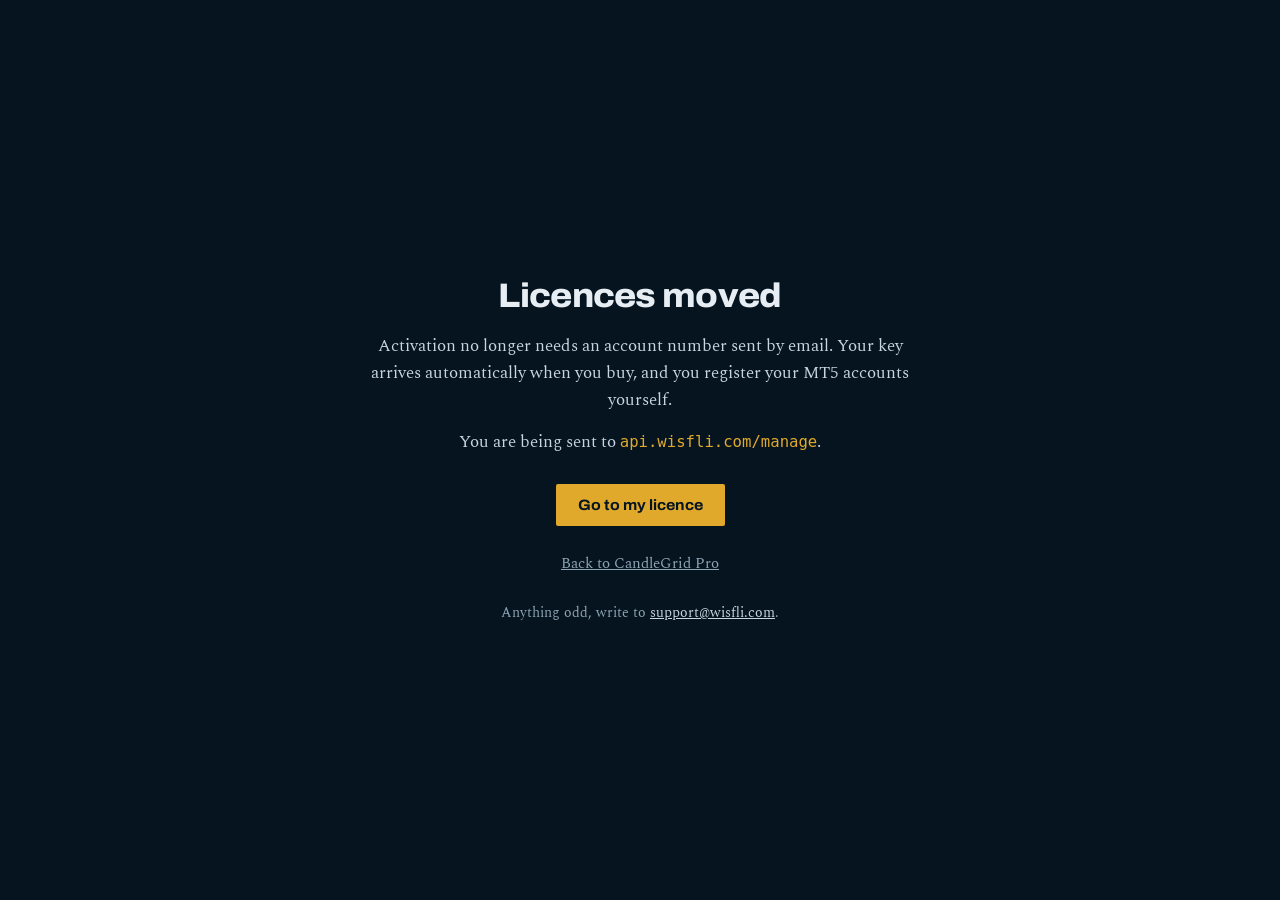
==== commit cf256fce: "Wisfli licensing, new pricing, remove paid ex5" ====
--- a/activate.html
+++ b/activate.html
@@ -3,300 +3,38 @@
 <head>
 <meta charset="utf-8">
 <meta name="viewport" content="width=device-width, initial-scale=1">
-<title>Activate your licence — CandleGrid Pro</title>
-
+<title>Activate a licence — CandleGrid Pro</title>
 <meta name="robots" content="noindex">
-<meta name="theme-color" content="#06141F">
-<link rel="icon" href="data:image/svg+xml,<svg xmlns='http://www.w3.org/2000/svg' viewBox='0 0 32 32'><rect width='32' height='32' fill='%2306141F'/><rect x='9' y='7' width='4' height='18' fill='%2345C29A'/><rect x='19' y='11' width='4' height='14' fill='%23E0A92C'/></svg>">
+<meta http-equiv="refresh" content="4;url=https://api.wisfli.com/manage">
+<link rel="canonical" href="https://api.wisfli.com/manage">
 <link rel="preconnect" href="https://fonts.googleapis.com">
 <link rel="preconnect" href="https://fonts.gstatic.com" crossorigin>
-<link href="https://fonts.googleapis.com/css2?family=Archivo:wdth,wght@62..125,300..900&family=Spectral:ital,wght@0,300;0,400;0,500;1,400&family=IBM+Plex+Mono:wght@400;500&display=swap" rel="stylesheet">
+<link href="https://fonts.googleapis.com/css2?family=Archivo:wdth,wght@62..125,300..900&family=Spectral:wght@300;400&display=swap" rel="stylesheet">
 <style>
-:root{
-  --abyss:#06141F; --abyss-2:#0A2130; --sea:#0F2C42; --chart:#E4EAE8; --panel:#F7F9F8;
-  --ink:#0F2C42; --ink-2:#34506A; --muted:#607487;
-  --rule:rgba(15,44,66,.14); --rule-2:rgba(15,44,66,.3);
-  --drule:rgba(214,230,240,.13); --drule-2:rgba(214,230,240,.26);
-  --dtext:#DCE6EC; --dmuted:#8DA4B4;
-  --brass:#E0A92C; --brass-2:#F0BD48;
-  --up:#1E6B57; --down:#BE3A2B; --sig:#45C29A; --sig-down:#E8715F;
-  --maxw:1200px; --doc:760px;
-}
-*{box-sizing:border-box}
-html{-webkit-text-size-adjust:100%;scroll-behavior:smooth;scroll-padding-top:84px}
-body{margin:0;background:var(--chart);color:var(--ink);font:400 17.5px/1.68 Spectral,Georgia,serif;font-variant-numeric:tabular-nums;-webkit-font-smoothing:antialiased}
-h1,h2,h3,h4,nav,button,label,table,.ui{font-family:Archivo,system-ui,sans-serif}
-a{color:inherit;text-underline-offset:3px;text-decoration-thickness:1px}
-:focus-visible{outline:2px solid var(--brass);outline-offset:3px}
-img,video{max-width:100%;display:block}
-.wrap{max-width:var(--maxw);margin:0 auto;padding:0 28px}
-.doc{max-width:var(--doc);margin:0 auto;padding:0 28px}
-.skip{position:absolute;left:-999px;top:0;background:var(--brass);color:#1A1206;padding:8px 14px;font-family:Archivo;z-index:99}
-.skip:focus{left:12px;top:12px}
-code,kbd,.mono{font-family:"IBM Plex Mono",ui-monospace,Menlo,monospace;font-size:.86em}
-code{background:rgba(15,44,66,.07);padding:1.5px 6px;word-break:break-word}
-kbd{background:var(--panel);border:1px solid var(--rule-2);border-bottom-width:2px;padding:1px 6px;font-size:.8em}
-
-/* nav */
-.top{position:sticky;top:0;z-index:50;background:rgba(6,20,31,.92);backdrop-filter:saturate(140%) blur(10px);-webkit-backdrop-filter:saturate(140%) blur(10px);border-bottom:1px solid var(--drule)}
-.top .wrap{display:flex;align-items:center;justify-content:space-between;height:62px;gap:20px}
-.brand{display:flex;align-items:center;gap:11px;text-decoration:none;color:#fff;font:700 16px Archivo;font-stretch:122%;letter-spacing:.09em;white-space:nowrap}
-.brand svg{width:27px;height:18px;display:block}
-.brand .prod{font-stretch:100%;letter-spacing:0;font-weight:500;color:var(--dmuted)}
-.top nav{display:flex;align-items:center;gap:24px;font-size:14.5px}
-.top nav a{text-decoration:none;color:var(--dmuted);font-weight:500;white-space:nowrap}
-.top nav a:hover{color:#fff}
-.top nav a.pill{color:#1A1206;background:var(--brass);padding:8px 18px;font-weight:700}
-.top nav a.pill:hover{background:var(--brass-2)}
-
-/* page head */
-.pagehead{position:relative;background:var(--abyss);color:var(--dtext);overflow:hidden;isolation:isolate}
-.pagehead::before{content:"";position:absolute;inset:0;z-index:-1;opacity:.5;
-  background-image:linear-gradient(var(--drule) 1px,transparent 1px),linear-gradient(90deg,var(--drule) 1px,transparent 1px);
-  background-size:64px 64px;background-position:-1px -1px;
-  mask-image:radial-gradient(ellipse 80% 90% at 75% 30%,#000 20%,transparent 75%);
-  -webkit-mask-image:radial-gradient(ellipse 80% 90% at 75% 30%,#000 20%,transparent 75%)}
-.pagehead .doc{padding-top:76px;padding-bottom:70px}
-.where{font:500 14px Archivo;color:var(--dmuted);margin:0 0 22px;display:flex;align-items:center;gap:10px}
-.where i{display:block;width:26px;height:1px;background:var(--brass);flex:none}
-.pagehead h1{margin:0 0 22px;color:#fff;font-weight:800;font-stretch:110%;font-size:clamp(36px,5vw,62px);line-height:1.02;letter-spacing:-.025em}
-.lede{font-size:20px;line-height:1.55;color:#BCCDD8;margin:0;font-weight:300}
-.lede + .lede{margin-top:14px}
-.pagehead .meta{font:500 13.5px/1.6 Archivo;color:var(--dmuted);margin:22px 0 0}
-.pagehead .meta a{color:var(--dtext)}
-
-/* toc strip */
-.toc{background:var(--abyss-2);border-top:1px solid var(--drule);color:var(--dtext)}
-.toc ol{list-style:none;margin:0 auto;padding:14px 28px;max-width:var(--doc);display:flex;flex-wrap:wrap;gap:6px 22px;font:500 14px Archivo;counter-reset:t}
-.toc li{counter-increment:t}
-.toc li::before{content:counter(t);color:var(--brass);font-weight:700;margin-right:7px}
-.toc a{color:var(--dmuted);text-decoration:none}
-.toc a:hover{color:#fff}
-
-/* sections */
-main section{padding:70px 0;border-bottom:1px solid var(--rule)}
-main section:last-child{border-bottom:0}
-main section.panel{background:var(--panel)}
-h2{margin:0 0 18px;font-size:clamp(27px,3.2vw,38px);line-height:1.08;font-weight:800;font-stretch:108%;letter-spacing:-.02em}
-h2 .n{color:var(--brass);font-size:.6em;font-weight:800;margin-right:12px;vertical-align:.2em}
-h3{font-size:19px;line-height:1.3;margin:30px 0 8px;font-weight:700}
-h2 + h3{margin-top:10px}
-p{margin:0 0 16px}
-ul,ol{padding-left:22px;margin:0 0 18px}
-li{margin-bottom:8px}
-.sub{color:var(--ink-2)}
-.hint{font:400 14.5px/1.6 Archivo;color:var(--muted)}
-
-/* numbered steps */
-ol.steps{list-style:none;counter-reset:st;margin:8px 0 0;padding:0}
-ol.steps li{counter-increment:st;position:relative;padding:22px 0 22px 58px;border-top:1px solid var(--rule-2);margin:0;color:var(--ink-2);font-size:16.5px}
-ol.steps li:last-child{border-bottom:1px solid var(--rule-2)}
-ol.steps li::before{content:counter(st);position:absolute;left:0;top:18px;font:800 34px/1 Archivo;font-stretch:108%;color:var(--brass)}
-ol.steps li b,ol.steps li strong:first-child{display:block;font:700 17.5px/1.3 Archivo;color:var(--ink);margin:0 0 5px}
-ol.steps li p{margin:0}
-
-/* buttons */
-.btn{display:inline-flex;align-items:center;gap:10px;font:700 16px Archivo;text-decoration:none;padding:15px 26px;border:1px solid transparent;cursor:pointer;transition:background .15s,border-color .15s}
-.btn.brass{background:var(--brass);color:#1A1206}
-.btn.brass:hover{background:var(--brass-2)}
-.btn.ink{background:var(--sea);color:#EEF3F1}
-.btn.ink:hover{background:#17405E}
-.btn.ghost{color:var(--ink);border-color:var(--rule-2);background:transparent}
-.btn.ghost:hover{border-color:var(--ink)}
-.actions{display:flex;flex-wrap:wrap;gap:14px;align-items:center;margin-top:26px}
-
-/* form */
-.form{background:var(--panel);border:1px solid var(--rule);padding:28px 28px 24px;margin-top:10px}
-.form label{display:block;font:600 14px Archivo;margin:18px 0 6px;color:var(--ink)}
-.form label:first-child{margin-top:0}
-.form input,.form textarea{width:100%;font:500 16px Archivo;color:var(--ink);background:#fff;border:1px solid var(--rule-2);padding:12px 14px;border-radius:0}
-.form input:focus,.form textarea:focus{outline:2px solid var(--brass);outline-offset:0;border-color:var(--brass)}
-.form textarea{min-height:110px;resize:vertical}
-.form small{display:block;font:400 13px/1.5 Archivo;color:var(--muted);margin-top:6px}
-.warn-text{font:600 14px Archivo;color:var(--down);min-height:1.2em;margin:12px 0 0}
-
-/* notes */
-.note{border-left:3px solid var(--brass);background:var(--panel);padding:16px 20px;margin:24px 0}
-.note p{margin:0}
-.note p + p{margin-top:10px}
-.note b{font-family:Archivo;font-weight:700}
-.note.warn{border-left-color:var(--down)}
-.mailbox{display:flex;flex-wrap:wrap;gap:8px 18px;align-items:baseline;background:var(--abyss);color:var(--dtext);padding:18px 22px;margin:22px 0;font:500 14px Archivo}
-.mailbox a{color:#fff;font:700 18px Archivo;word-break:break-word}
-.mailbox span{color:var(--dmuted)}
-
-/* tables */
-.table-scroll{overflow-x:auto}
-table.data{width:100%;border-collapse:collapse;font-size:14.5px;margin:18px 0}
-table.data th{text-align:left;font-size:12.5px;font-weight:600;color:var(--muted);border-bottom:1px solid var(--rule-2);padding:0 14px 9px 0}
-table.data td{border-bottom:1px solid var(--rule);padding:12px 14px 12px 0;vertical-align:top}
-table.data td:first-child{font-weight:600;white-space:nowrap}
-table.data td code{background:none;padding:0}
-
-/* media */
-figure.demo{margin:26px 0 30px}
-figure.demo .frame{background:var(--abyss);border:1px solid var(--rule-2);aspect-ratio:16/10;display:flex;align-items:center;justify-content:center;overflow:hidden}
-figure.demo video,figure.demo img{width:100%;height:100%;object-fit:contain;background:#fff}
-figure.demo figcaption{font:500 13.5px Archivo;color:var(--muted);margin-top:10px}
-
-.two-col{display:grid;grid-template-columns:1fr 1fr;gap:36px}
-.two-col h3{margin-top:0}
-
-/* footer */
-footer{background:var(--abyss);color:var(--dmuted);font:14px/1.6 Archivo;padding:64px 0 50px}
-footer .cols{display:grid;grid-template-columns:1.4fr 1fr 1fr;gap:48px;padding-bottom:40px;border-bottom:1px solid var(--drule)}
-footer h4{margin:0 0 14px;color:#fff;font-size:14px;font-weight:600}
-footer ul{list-style:none;margin:0;padding:0}
-footer li{margin:0 0 8px}
-footer a{text-decoration:none;color:var(--dtext)}
-footer a:hover{color:#fff;text-decoration:underline}
-footer .brand{margin-bottom:16px}
-footer .legal{padding-top:26px;font-size:12.5px;color:#6F8797}
-footer .legal p{margin:0 0 10px;max-width:74em}
-footer .legal strong{color:var(--dmuted)}
-
-@media (max-width:760px){
-  body{font-size:16.5px}
-  .wrap,.doc{padding:0 20px}
-  .toc ol{padding:12px 20px}
-  .top nav a:not(.pill){display:none}
-  .brand .prod{display:none}
-  .pagehead .doc{padding-top:54px;padding-bottom:50px}
-  main section{padding:52px 0}
-  .two-col,footer .cols{grid-template-columns:1fr;gap:28px}
-  ol.steps li{padding-left:48px}
-  .form{padding:22px 18px}
-}
-@media (prefers-reduced-motion:reduce){html{scroll-behavior:auto}*{animation:none!important;transition:none!important}}
-
+  :root{--abyss:#06141F;--sea:#0F2C42;--brass:#E0A92C;--dmuted:#8DA4B4}
+  *{box-sizing:border-box}
+  body{margin:0;min-height:100vh;display:grid;place-items:center;padding:24px;
+       background:var(--abyss);color:#E6EEF4;
+       font:400 17px/1.6 Spectral,Georgia,serif}
+  .card{max-width:34em;text-align:center}
+  h1{font:800 34px/1.15 Archivo,system-ui,sans-serif;font-stretch:106%;letter-spacing:-.02em;margin:0 0 18px}
+  p{color:#C6D6E2;margin:0 0 14px}
+  .mono{font-family:"IBM Plex Mono",ui-monospace,monospace;font-size:.92em;color:var(--brass)}
+  a.btn{display:inline-block;margin-top:14px;padding:13px 22px;border-radius:2px;
+        background:var(--brass);color:var(--abyss);text-decoration:none;
+        font:700 15px Archivo,system-ui,sans-serif;font-stretch:106%}
+  a.back{display:block;margin-top:26px;color:var(--dmuted);font-size:15px}
+  small{display:block;margin-top:26px;color:var(--dmuted);font-size:14px}
 </style>
 </head>
 <body>
-<a class="skip" href="#main">Skip to content</a>
-
-<header class="top">
-  <div class="wrap">
-    <a class="brand" href="https://wisfli.com/"><svg viewBox="0 0 60 40" aria-hidden="true"><path d="M0 0h60v40H0z" fill="#14528C"/><path d="M8 8h44v24H8z" fill="#fff"/><path d="M18 14h24v12H18z" fill="#C8322A"/></svg>WISFLI <span class="prod">/ CandleGrid Pro</span></a>
-    <nav aria-label="Page">
-      <a href="index.html">Product</a>
-      <a href="terms.html">Licence terms</a>
-      <a class="pill" href="#send">Send details</a>
-    </nav>
+  <div class="card">
+    <h1>Licences moved</h1>
+    <p>Activation no longer needs an account number sent by email. Your key arrives automatically when you buy, and you register your MT5 accounts yourself.</p>
+    <p>You are being sent to <span class="mono">api.wisfli.com/manage</span>.</p>
+    <a class="btn" href="https://api.wisfli.com/manage">Go to my licence</a>
+    <a class="back" href="index.html">Back to CandleGrid Pro</a>
+    <small>Anything odd, write to <a href="mailto:support@wisfli.com" style="color:#C6D6E2">support@wisfli.com</a>.</small>
   </div>
-</header>
-
-<div class="pagehead">
-  <div class="doc">
-    <p class="where"><i></i>Order received</p>
-    <h1>Thank you. One detail left before I can cut your key</h1>
-    <p class="lede">Your licence is signed against the MT5 account you will be trading, so I need that number. Send it below and the files and key come back by email, usually the same day.</p>
-  </div>
-</div>
-
-<main id="main">
-
-<section>
-  <div class="doc">
-    <h2>Finding your account number</h2>
-    <ol class="steps">
-      <li><strong>Open MetaTrader 5.</strong> In the Navigator panel, under Accounts, your account appears as a number followed by the broker's name. That number is what I need.</li>
-      <li><strong>Check it is the live one.</strong> A key cut for a demo account will not validate on your live account. Demo needs no key at all, so there is never a reason to send me a demo number.</li>
-      <li><strong>Send the form.</strong> Your mail client opens with the message already written. All you do is press send.</li>
-    </ol>
-  </div>
-</section>
-
-<section id="send" class="panel">
-  <div class="doc">
-    <h2>Send your details</h2>
-    <div class="form">
-      <label for="account">MT5 account number (digits only)</label>
-      <input id="account" inputmode="numeric" autocomplete="off" placeholder="51234567">
-
-      <label for="broker">Broker</label>
-      <input id="broker" autocomplete="off" placeholder="Vantage, IC Markets, Pepperstone…">
-
-      <label for="payment">Email or reference used for payment</label>
-      <input id="payment" autocomplete="off" placeholder="The one on your PayPal or Stripe receipt">
-
-      <label for="notes">Anything you want to tell me (optional)</label>
-      <textarea id="notes" placeholder="Starting capital, the risk setting you have in mind, questions…"></textarea>
-
-      <p class="warn-text" id="warning" role="status"></p>
-      <div class="actions" style="margin-top:14px">
-        <button class="btn brass" id="send-btn" type="button">Prepare the email</button>
-      </div>
-    </div>
-
-    <div class="mailbox"><span>Mail client not opening? Write to</span><a href="mailto:licenses@wisfli.com">licenses@wisfli.com</a><span>with your account number, your broker and the email used for payment.</span></div>
-  </div>
-</section>
-
-<section>
-  <div class="doc">
-    <h2>While you wait</h2>
-    <p>If you have not already, leave the EA running on a demo account with your own broker. It shows you the real spread on your account and gets you used to the rhythm before money is involved — the longest losing streak in the backtest was nine trades in a row, and it is better to meet that on demo than on your first live week.</p>
-    <p class="hint">Questions that are not about your key go to <a href="mailto:support@wisfli.com">support@wisfli.com</a>.</p>
-  </div>
-</section>
-
-</main>
-
-<footer>
-  <div class="wrap">
-    <div class="cols">
-      <div>
-        <a class="brand" href="https://wisfli.com/"><svg viewBox="0 0 60 40" aria-hidden="true"><path d="M0 0h60v40H0z" fill="#14528C"/><path d="M8 8h44v24H8z" fill="#fff"/><path d="M18 14h24v12H18z" fill="#C8322A"/></svg>WISFLI</a>
-        <p style="margin:0;max-width:26em">CandleGrid Pro is built and supported by one person in Alicante.</p>
-      </div>
-      <div>
-        <h4>CandleGrid Pro</h4>
-        <ul>
-          <li><a href="index.html">Product page</a></li>
-          <li><a href="activate.html">Activate a licence</a></li>
-          <li><a href="terms.html">Licence terms</a></li>
-          <li><a href="terms.html#privacy">Privacy</a></li>
-          <li><a href="ReportTester-27085970.html">Strategy Tester report</a></li>
-        </ul>
-      </div>
-      <div>
-        <h4>Wisfli</h4>
-        <ul>
-          <li><a href="https://wisfli.com/">wisfli.com</a></li>
-          <li><a href="https://jsgaston.github.io/regimeswitch-web-en/">RegimeSwitch Pro</a></li>
-          <li><a href="https://jsgaston.github.io/armada/">Armada signal</a></li>
-          <li><a href="mailto:support@wisfli.com">support@wisfli.com</a></li>
-          <li><a href="mailto:licenses@wisfli.com">licenses@wisfli.com</a></li>
-        </ul>
-      </div>
-    </div>
-    <div class="legal">
-      <p><strong>Risk warning.</strong> Trading foreign exchange, metals and leveraged CFDs carries a high level of risk and you can lose the entire capital you commit. CandleGrid Pro is software, not financial advice, and guarantees no result.</p>
-      <p>© <span class="yr">2026</span> Wisfli. Trading as Javier Santiago Gastón de Iriarte Cabrera, Tax ID 47033535F, Alicante, Spain.</p>
-    </div>
-  </div>
-</footer>
-<script>document.querySelectorAll('.yr').forEach(function(e){e.textContent=new Date().getFullYear();});</script>
-<script>
-(function(){
-  var $=function(id){return document.getElementById(id);};
-  $("send-btn").addEventListener("click",function(){
-    var account=$("account").value.trim(), warning=$("warning");
-    if(!/^\d{4,12}$/.test(account)){
-      warning.textContent="An MT5 account number is 4 to 12 digits, nothing else. Please check it.";
-      $("account").focus();
-      return;
-    }
-    warning.textContent="";
-    var body="MT5 account number: "+account+"\n"+
-      "Broker: "+$("broker").value.trim()+"\n"+
-      "Payment email or reference: "+$("payment").value.trim()+"\n\n"+
-      "Notes:\n"+$("notes").value.trim()+"\n";
-    var sub=new URLSearchParams(location.search).get("sub");
-    if(sub) body+="\nPayPal subscription: "+sub+"\n";
-    window.location.href="mailto:licenses@wisfli.com?subject="+encodeURIComponent("CandleGrid Pro licence — account "+account)+"&body="+encodeURIComponent(body);
-  });
-})();
-</script>
 </body>
 </html>
